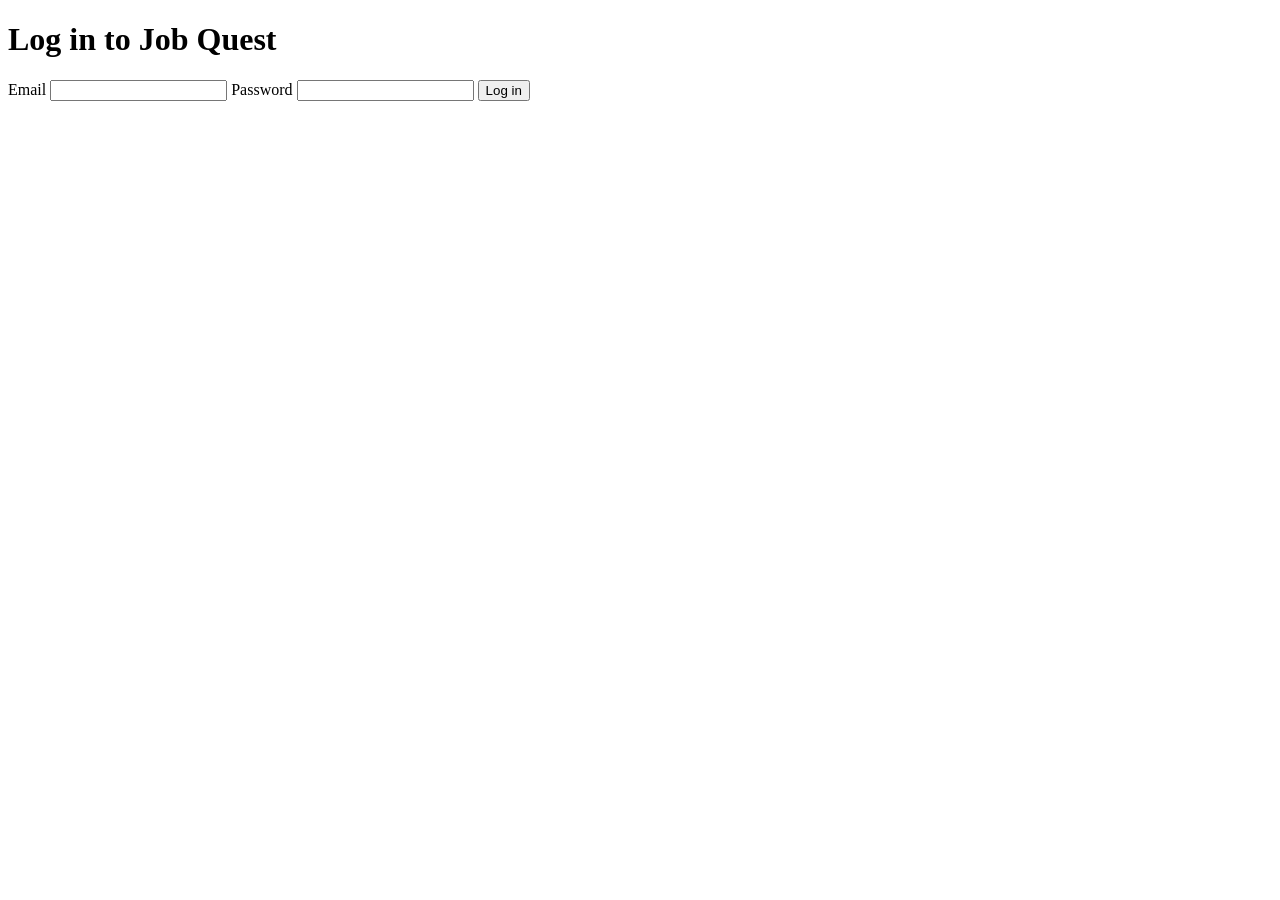
==== frontend/login.html @ b1a7fe6b "Working on the frontend" ====
<!doctype html>
<html lang="en">
<head>
  <meta charset="utf-8">
  <meta name="viewport" content="width=device-width, initial-scale=1">
  <title>Job Quest Login</title>
</head>
<body>
  <h1>Log in to Job Quest</h1>

  <form id="login-form">
    <label>
      Email
      <input name="email" type="email" required>
    </label>

    <label>
      Password
      <input name="password" type="password" required>
    </label>

    <button type="submit">Log in</button>
  </form>

  <p id="result" aria-live="polite"></p>

  <script>
    const form = document.querySelector("#login-form");
    const result = document.querySelector("#result");

    form.addEventListener("submit", async (event) => {
      event.preventDefault();

      const email = form.elements.email.value;
      const password = form.elements.password.value;

      try {
        const response = await fetch("http://127.0.0.1:8000/login", {
          method: "POST",
          headers: {
            "Content-Type": "application/x-www-form-urlencoded"
          },
          body: new URLSearchParams({
            username: email,
            password: password
          })
        });

        const data = await response.json();

        if (!response.ok) {
          result.textContent = `Login failed (${response.status}): ${data.detail}`;
          return;
        }

        result.textContent = "Login succeeded. The server returned a token; we are not storing it yet.";
      } catch (error) {
        console.error(error);
        result.textContent = "The request could not be completed. Check the browser console.";
      }
    });
  </script>
</body>
</html>
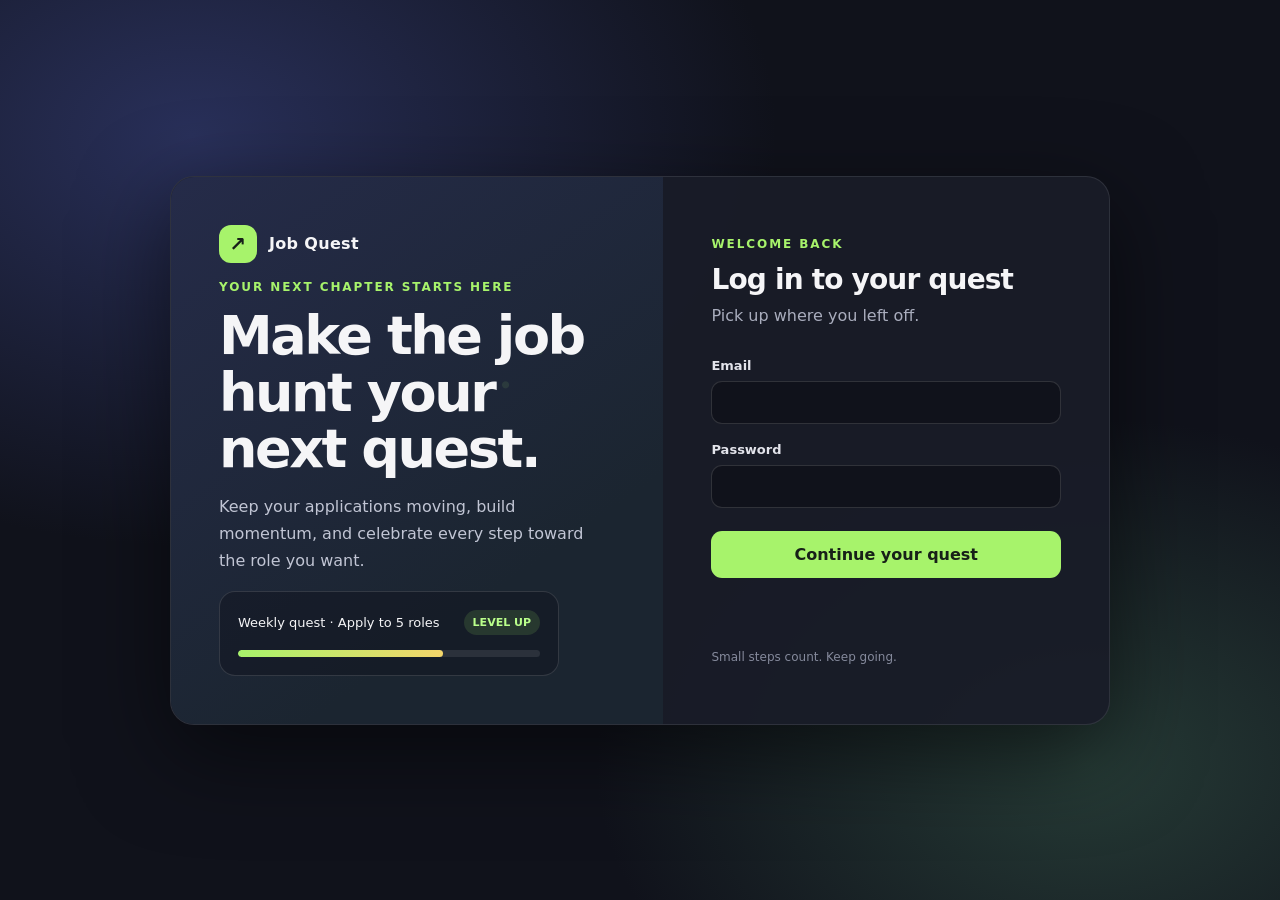
==== commit 829d7830: "Working on frontend" ====
--- a/frontend/login.html
+++ b/frontend/login.html
@@ -3,26 +3,291 @@
 <head>
   <meta charset="utf-8">
   <meta name="viewport" content="width=device-width, initial-scale=1">
-  <title>Job Quest Login</title>
+  <title>Job Quest — Log in</title>
+  <style>
+    :root {
+      color-scheme: dark;
+      font-family: Inter, ui-sans-serif, system-ui, -apple-system, BlinkMacSystemFont, "Segoe UI", sans-serif;
+      background: #10121b;
+      color: #f5f5f7;
+      font-synthesis: none;
+    }
+
+    * { box-sizing: border-box; }
+
+    body {
+      min-height: 100vh;
+      margin: 0;
+      display: grid;
+      place-items: center;
+      padding: 24px;
+      background:
+        radial-gradient(ellipse at 15% 15%, #29305a 0, transparent 38%),
+        radial-gradient(ellipse at 85% 85%, #263b36 0, transparent 32%),
+        #10121b;
+    }
+
+    .layout {
+      width: min(940px, 100%);
+      display: grid;
+      grid-template-columns: 1.05fr 0.95fr;
+      overflow: hidden;
+      border: 1px solid #ffffff18;
+      border-radius: 24px;
+      background: #191c28eF;
+      box-shadow: 0 28px 90px #0008;
+    }
+
+    .intro {
+      min-height: 540px;
+      padding: 48px;
+      display: flex;
+      flex-direction: column;
+      justify-content: space-between;
+      background:
+        radial-gradient(circle at 75% 32%, #a7f36b22 0 2px, transparent 3px),
+        radial-gradient(circle at 68% 38%, #a7f36b18 0 3px, transparent 4px),
+        linear-gradient(145deg, #252b49, #1b2530 72%);
+    }
+
+    .brand {
+      display: flex;
+      align-items: center;
+      gap: 12px;
+      font-weight: 750;
+      letter-spacing: 0.02em;
+    }
+
+    .brand-mark {
+      width: 38px;
+      height: 38px;
+      display: grid;
+      place-items: center;
+      border-radius: 12px;
+      background: #a7f36b;
+      color: #172018;
+      font-size: 20px;
+    }
+
+    .eyebrow {
+      color: #a7f36b;
+      font-size: 12px;
+      font-weight: 750;
+      letter-spacing: 0.16em;
+      text-transform: uppercase;
+    }
+
+    h1 {
+      max-width: 420px;
+      margin: 14px 0;
+      font-size: clamp(36px, 5vw, 54px);
+      line-height: 1.04;
+      letter-spacing: -0.045em;
+    }
+
+    .intro-copy {
+      max-width: 380px;
+      color: #c1c5d4;
+      line-height: 1.7;
+    }
+
+    .quest-card {
+      max-width: 340px;
+      padding: 18px;
+      border: 1px solid #ffffff20;
+      border-radius: 16px;
+      background: #11152088;
+      animation: float 4s ease-in-out infinite;
+    }
+
+    .quest-top {
+      display: flex;
+      align-items: center;
+      justify-content: space-between;
+      gap: 12px;
+      font-size: 13px;
+    }
+
+    .badge {
+      padding: 6px 9px;
+      border-radius: 999px;
+      background: #a7f36b20;
+      color: #baff8b;
+      font-size: 11px;
+      font-weight: 700;
+    }
+
+    .progress-track {
+      height: 7px;
+      margin-top: 15px;
+      overflow: hidden;
+      border-radius: 99px;
+      background: #ffffff18;
+    }
+
+    .progress-fill {
+      width: 68%;
+      height: 100%;
+      border-radius: inherit;
+      background: linear-gradient(90deg, #a7f36b, #f4d66b);
+    }
+
+    .form-panel {
+      padding: 48px;
+      display: flex;
+      flex-direction: column;
+      justify-content: center;
+    }
+
+    .form-panel h2 {
+      margin: 0 0 8px;
+      font-size: 28px;
+      letter-spacing: -0.03em;
+    }
+
+    .form-hint {
+      margin: 0 0 30px;
+      color: #a9adbd;
+      line-height: 1.5;
+    }
+
+    form { display: grid; gap: 18px; }
+
+    label {
+      display: grid;
+      gap: 8px;
+      color: #e3e4eb;
+      font-size: 13px;
+      font-weight: 650;
+    }
+
+    input {
+      width: 100%;
+      padding: 13px 14px;
+      border: 1px solid #ffffff22;
+      border-radius: 11px;
+      outline: none;
+      background: #10121b;
+      color: #f5f5f7;
+      font: inherit;
+    }
+
+    input:focus {
+      border-color: #a7f36b;
+      box-shadow: 0 0 0 3px #a7f36b20;
+    }
+
+    button {
+      margin-top: 5px;
+      padding: 14px;
+      border: 0;
+      border-radius: 11px;
+      background: #a7f36b;
+      color: #172018;
+      font: inherit;
+      font-weight: 800;
+      cursor: pointer;
+      transition: transform 160ms ease, filter 160ms ease;
+    }
+
+    button:hover {
+      filter: brightness(1.06);
+      transform: translateY(-2px);
+    }
+
+    button:focus-visible {
+      outline: 3px solid #f4d66b;
+      outline-offset: 3px;
+    }
+
+    #result {
+      min-height: 24px;
+      margin: 16px 0 0;
+      color: #c1c5d4;
+      font-size: 14px;
+      line-height: 1.5;
+    }
+
+    #result.error { color: #ff9c9c; }
+    #result.success { color: #baff8b; }
+
+    .footer-note {
+      margin-top: 32px;
+      color: #858a9c;
+      font-size: 12px;
+    }
+
+    @keyframes float {
+      0%, 100% { transform: translateY(0); }
+      50% { transform: translateY(-5px); }
+    }
+
+    @media (max-width: 720px) {
+      .layout { grid-template-columns: 1fr; }
+      .intro { min-height: 330px; padding: 30px; }
+      .form-panel { padding: 34px 30px; }
+      .quest-card { margin-top: 28px; }
+    }
+
+    @media (prefers-reduced-motion: reduce) {
+      *, *::before, *::after {
+        animation-duration: 0.01ms !important;
+        transition-duration: 0.01ms !important;
+      }
+    }
+  </style>
 </head>
 <body>
-  <h1>Log in to Job Quest</h1>
-
-  <form id="login-form">
-    <label>
-      Email
-      <input name="email" type="email" required>
-    </label>
-
-    <label>
-      Password
-      <input name="password" type="password" required>
-    </label>
-
-    <button type="submit">Log in</button>
-  </form>
-
-  <p id="result" aria-live="polite"></p>
+  <main class="layout">
+    <section class="intro" aria-label="About Job Quest">
+      <div class="brand">
+        <span class="brand-mark" aria-hidden="true">↗</span>
+        <span>Job Quest</span>
+      </div>
+
+      <div>
+        <p class="eyebrow">Your next chapter starts here</p>
+        <h1>Make the job hunt your next quest.</h1>
+        <p class="intro-copy">
+          Keep your applications moving, build momentum, and celebrate every
+          step toward the role you want.
+        </p>
+
+        <div class="quest-card" aria-label="Example quest progress">
+          <div class="quest-top">
+            <span>Weekly quest · Apply to 5 roles</span>
+            <span class="badge">LEVEL UP</span>
+          </div>
+          <div class="progress-track" aria-hidden="true">
+            <div class="progress-fill"></div>
+          </div>
+        </div>
+      </div>
+    </section>
+
+    <section class="form-panel">
+      <p class="eyebrow">Welcome back</p>
+      <h2>Log in to your quest</h2>
+      <p class="form-hint">Pick up where you left off.</p>
+
+      <form id="login-form">
+        <label>
+          Email
+          <input name="email" type="email" autocomplete="email" required>
+        </label>
+
+        <label>
+          Password
+          <input name="password" type="password" autocomplete="current-password" required>
+        </label>
+
+        <button type="submit">Continue your quest</button>
+      </form>
+
+      <p id="result" aria-live="polite"></p>
+      <p class="footer-note">Small steps count. Keep going.</p>
+    </section>
+  </main>
 
   <script>
     const form = document.querySelector("#login-form");
@@ -30,6 +295,8 @@
 
     form.addEventListener("submit", async (event) => {
       event.preventDefault();
+      result.className = "";
+      result.textContent = "Checking your credentials…";
 
       const email = form.elements.email.value;
       const password = form.elements.password.value;
@@ -49,13 +316,16 @@
         const data = await response.json();
 
         if (!response.ok) {
+          result.className = "error";
           result.textContent = `Login failed (${response.status}): ${data.detail}`;
           return;
         }
 
+        result.className = "success";
         result.textContent = "Login succeeded. The server returned a token; we are not storing it yet.";
       } catch (error) {
         console.error(error);
+        result.className = "error";
         result.textContent = "The request could not be completed. Check the browser console.";
       }
     });
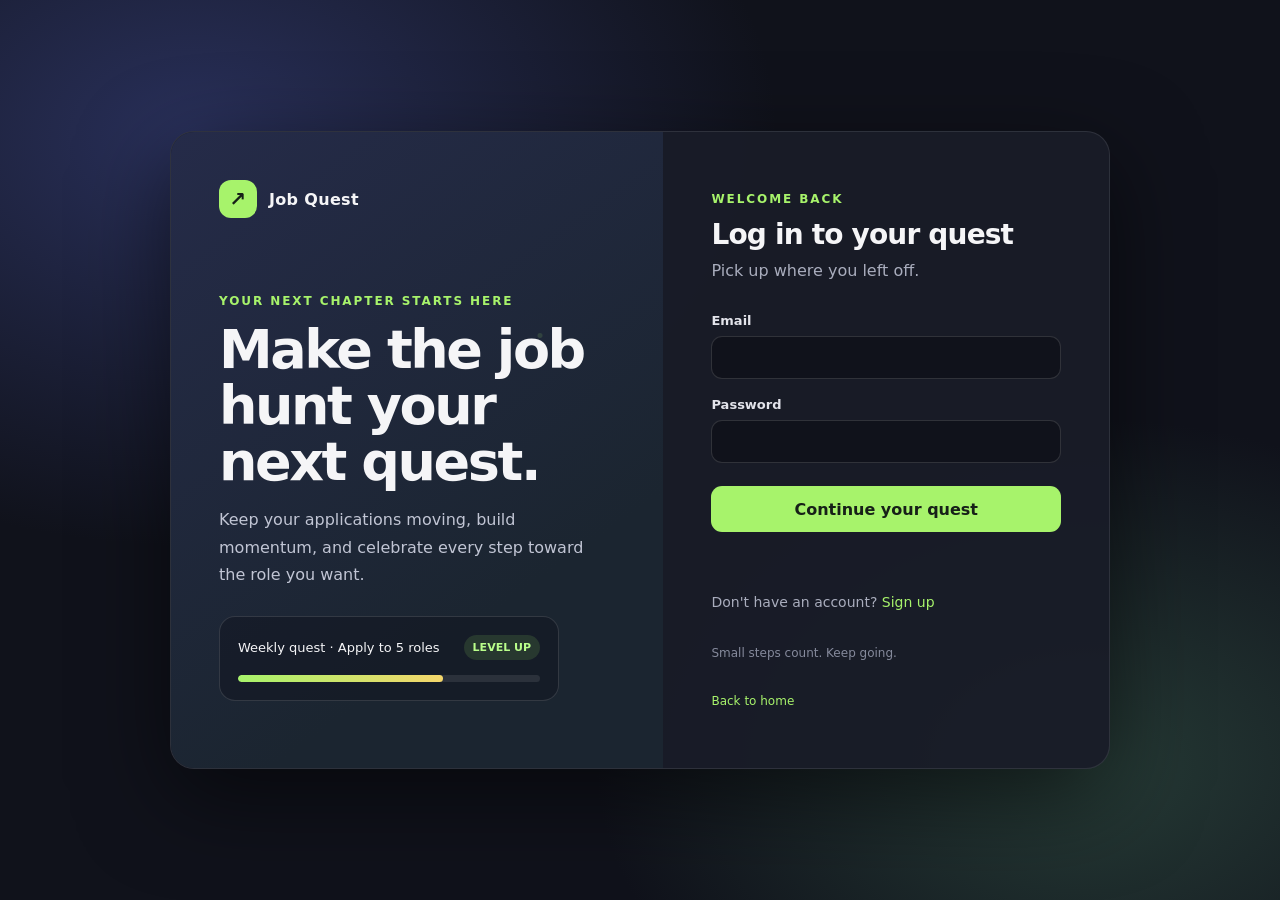
==== commit aa77d433: "Kinda finished the frontend" ====
--- a/frontend/login.html
+++ b/frontend/login.html
@@ -4,240 +4,9 @@
   <meta charset="utf-8">
   <meta name="viewport" content="width=device-width, initial-scale=1">
   <title>Job Quest — Log in</title>
-  <style>
-    :root {
-      color-scheme: dark;
-      font-family: Inter, ui-sans-serif, system-ui, -apple-system, BlinkMacSystemFont, "Segoe UI", sans-serif;
-      background: #10121b;
-      color: #f5f5f7;
-      font-synthesis: none;
-    }
-
-    * { box-sizing: border-box; }
-
-    body {
-      min-height: 100vh;
-      margin: 0;
-      display: grid;
-      place-items: center;
-      padding: 24px;
-      background:
-        radial-gradient(ellipse at 15% 15%, #29305a 0, transparent 38%),
-        radial-gradient(ellipse at 85% 85%, #263b36 0, transparent 32%),
-        #10121b;
-    }
-
-    .layout {
-      width: min(940px, 100%);
-      display: grid;
-      grid-template-columns: 1.05fr 0.95fr;
-      overflow: hidden;
-      border: 1px solid #ffffff18;
-      border-radius: 24px;
-      background: #191c28eF;
-      box-shadow: 0 28px 90px #0008;
-    }
-
-    .intro {
-      min-height: 540px;
-      padding: 48px;
-      display: flex;
-      flex-direction: column;
-      justify-content: space-between;
-      background:
-        radial-gradient(circle at 75% 32%, #a7f36b22 0 2px, transparent 3px),
-        radial-gradient(circle at 68% 38%, #a7f36b18 0 3px, transparent 4px),
-        linear-gradient(145deg, #252b49, #1b2530 72%);
-    }
-
-    .brand {
-      display: flex;
-      align-items: center;
-      gap: 12px;
-      font-weight: 750;
-      letter-spacing: 0.02em;
-    }
-
-    .brand-mark {
-      width: 38px;
-      height: 38px;
-      display: grid;
-      place-items: center;
-      border-radius: 12px;
-      background: #a7f36b;
-      color: #172018;
-      font-size: 20px;
-    }
-
-    .eyebrow {
-      color: #a7f36b;
-      font-size: 12px;
-      font-weight: 750;
-      letter-spacing: 0.16em;
-      text-transform: uppercase;
-    }
-
-    h1 {
-      max-width: 420px;
-      margin: 14px 0;
-      font-size: clamp(36px, 5vw, 54px);
-      line-height: 1.04;
-      letter-spacing: -0.045em;
-    }
-
-    .intro-copy {
-      max-width: 380px;
-      color: #c1c5d4;
-      line-height: 1.7;
-    }
-
-    .quest-card {
-      max-width: 340px;
-      padding: 18px;
-      border: 1px solid #ffffff20;
-      border-radius: 16px;
-      background: #11152088;
-      animation: float 4s ease-in-out infinite;
-    }
-
-    .quest-top {
-      display: flex;
-      align-items: center;
-      justify-content: space-between;
-      gap: 12px;
-      font-size: 13px;
-    }
-
-    .badge {
-      padding: 6px 9px;
-      border-radius: 999px;
-      background: #a7f36b20;
-      color: #baff8b;
-      font-size: 11px;
-      font-weight: 700;
-    }
-
-    .progress-track {
-      height: 7px;
-      margin-top: 15px;
-      overflow: hidden;
-      border-radius: 99px;
-      background: #ffffff18;
-    }
-
-    .progress-fill {
-      width: 68%;
-      height: 100%;
-      border-radius: inherit;
-      background: linear-gradient(90deg, #a7f36b, #f4d66b);
-    }
-
-    .form-panel {
-      padding: 48px;
-      display: flex;
-      flex-direction: column;
-      justify-content: center;
-    }
-
-    .form-panel h2 {
-      margin: 0 0 8px;
-      font-size: 28px;
-      letter-spacing: -0.03em;
-    }
-
-    .form-hint {
-      margin: 0 0 30px;
-      color: #a9adbd;
-      line-height: 1.5;
-    }
-
-    form { display: grid; gap: 18px; }
-
-    label {
-      display: grid;
-      gap: 8px;
-      color: #e3e4eb;
-      font-size: 13px;
-      font-weight: 650;
-    }
-
-    input {
-      width: 100%;
-      padding: 13px 14px;
-      border: 1px solid #ffffff22;
-      border-radius: 11px;
-      outline: none;
-      background: #10121b;
-      color: #f5f5f7;
-      font: inherit;
-    }
-
-    input:focus {
-      border-color: #a7f36b;
-      box-shadow: 0 0 0 3px #a7f36b20;
-    }
-
-    button {
-      margin-top: 5px;
-      padding: 14px;
-      border: 0;
-      border-radius: 11px;
-      background: #a7f36b;
-      color: #172018;
-      font: inherit;
-      font-weight: 800;
-      cursor: pointer;
-      transition: transform 160ms ease, filter 160ms ease;
-    }
-
-    button:hover {
-      filter: brightness(1.06);
-      transform: translateY(-2px);
-    }
-
-    button:focus-visible {
-      outline: 3px solid #f4d66b;
-      outline-offset: 3px;
-    }
-
-    #result {
-      min-height: 24px;
-      margin: 16px 0 0;
-      color: #c1c5d4;
-      font-size: 14px;
-      line-height: 1.5;
-    }
-
-    #result.error { color: #ff9c9c; }
-    #result.success { color: #baff8b; }
-
-    .footer-note {
-      margin-top: 32px;
-      color: #858a9c;
-      font-size: 12px;
-    }
-
-    @keyframes float {
-      0%, 100% { transform: translateY(0); }
-      50% { transform: translateY(-5px); }
-    }
-
-    @media (max-width: 720px) {
-      .layout { grid-template-columns: 1fr; }
-      .intro { min-height: 330px; padding: 30px; }
-      .form-panel { padding: 34px 30px; }
-      .quest-card { margin-top: 28px; }
-    }
-
-    @media (prefers-reduced-motion: reduce) {
-      *, *::before, *::after {
-        animation-duration: 0.01ms !important;
-        transition-duration: 0.01ms !important;
-      }
-    }
-  </style>
+  <link rel="stylesheet" href="app.css">
 </head>
-<body>
+<body class="auth-page">
   <main class="layout">
     <section class="intro" aria-label="About Job Quest">
       <div class="brand">
@@ -281,52 +50,62 @@
           <input name="password" type="password" autocomplete="current-password" required>
         </label>
 
-        <button type="submit">Continue your quest</button>
+        <button class="button" type="submit">Continue your quest</button>
       </form>
 
       <p id="result" aria-live="polite"></p>
+      <p class="auth-switch">
+        Don't have an account? <a href="register.html">Sign up</a>
+      </p>
       <p class="footer-note">Small steps count. Keep going.</p>
+      <p class="footer-note"><a href="index.html">Back to home</a></p>
     </section>
   </main>
 
   <script>
+    const API_BASE = "http://127.0.0.1:8000";
     const form = document.querySelector("#login-form");
     const result = document.querySelector("#result");
 
     form.addEventListener("submit", async (event) => {
       event.preventDefault();
       result.className = "";
-      result.textContent = "Checking your credentials…";
-
-      const email = form.elements.email.value;
-      const password = form.elements.password.value;
+      result.textContent = "Logging in…";
 
       try {
-        const response = await fetch("http://127.0.0.1:8000/login", {
+        const loginResponse = await fetch(`${API_BASE}/login`, {
           method: "POST",
           headers: {
             "Content-Type": "application/x-www-form-urlencoded"
           },
           body: new URLSearchParams({
-            username: email,
-            password: password
+            username: form.elements.email.value,
+            password: form.elements.password.value
           })
         });
 
-        const data = await response.json();
+        const loginData = await loginResponse.json();
 
-        if (!response.ok) {
+        if (!loginResponse.ok) {
           result.className = "error";
-          result.textContent = `Login failed (${response.status}): ${data.detail}`;
+          result.textContent =
+            `Login failed (${loginResponse.status}): ${loginData.detail}`;
           return;
         }
 
+        localStorage.setItem("jobQuestToken", loginData.access_token);
+        localStorage.setItem(
+          "jobQuestEmail",
+          form.elements.email.value.trim().toLowerCase()
+        );
         result.className = "success";
-        result.textContent = "Login succeeded. The server returned a token; we are not storing it yet.";
+        result.textContent = "Login succeeded. Opening your quest board…";
+        window.location.href = "dashboard.html";
       } catch (error) {
         console.error(error);
         result.className = "error";
-        result.textContent = "The request could not be completed. Check the browser console.";
+        result.textContent =
+          "The request could not be completed. Check the browser console and Network tab.";
       }
     });
   </script>
--- a/frontend/app.css
+++ b/frontend/app.css
@@ -0,0 +1,1341 @@
+:root {
+  color-scheme: dark;
+  font-family: Inter, ui-sans-serif, system-ui, -apple-system, BlinkMacSystemFont, "Segoe UI", sans-serif;
+  background: #10121b;
+  color: #f5f5f7;
+  font-synthesis: none;
+  --lime: #a7f36b;
+  --muted: #a9adbd;
+  --panel: #191c28;
+}
+
+* {
+  box-sizing: border-box;
+}
+
+body {
+  min-height: 100vh;
+  margin: 0;
+  padding: 24px;
+  background:
+    radial-gradient(ellipse at 15% 15%, #29305a 0, transparent 38%),
+    radial-gradient(ellipse at 85% 85%, #263b36 0, transparent 32%),
+    #10121b;
+}
+
+.auth-page {
+  display: grid;
+  place-items: center;
+}
+
+a {
+  color: var(--lime);
+  text-decoration: none;
+}
+
+a:hover {
+  text-decoration: underline;
+}
+
+.brand {
+  display: flex;
+  align-items: center;
+  gap: 12px;
+  font-weight: 750;
+  letter-spacing: 0.02em;
+}
+
+.brand-mark {
+  width: 38px;
+  height: 38px;
+  display: grid;
+  place-items: center;
+  border-radius: 12px;
+  background: var(--lime);
+  color: #172018;
+  font-size: 20px;
+}
+
+.eyebrow {
+  color: var(--lime);
+  font-size: 12px;
+  font-weight: 750;
+  letter-spacing: 0.16em;
+  text-transform: uppercase;
+}
+
+.button {
+  display: inline-flex;
+  min-height: 46px;
+  align-items: center;
+  justify-content: center;
+  padding: 0 18px;
+  border: 0;
+  border-radius: 11px;
+  background: var(--lime);
+  color: #172018;
+  font: inherit;
+  font-weight: 800;
+  cursor: pointer;
+  transition: transform 160ms ease, filter 160ms ease;
+}
+
+.button:hover {
+  filter: brightness(1.06);
+  text-decoration: none;
+  transform: translateY(-2px);
+}
+
+.button.secondary {
+  border: 1px solid #ffffff30;
+  background: #ffffff0b;
+  color: #f5f5f7;
+}
+
+.button:focus-visible,
+a:focus-visible,
+input:focus-visible {
+  outline: 3px solid #f4d66b;
+  outline-offset: 3px;
+}
+
+.layout {
+  width: min(940px, 100%);
+  min-height: 540px;
+  margin: 0 auto;
+  display: grid;
+  grid-template-columns: 1.05fr 0.95fr;
+  overflow: hidden;
+  border: 1px solid #ffffff18;
+  border-radius: 24px;
+  background: #191c28ef;
+  box-shadow: 0 28px 90px #0008;
+}
+
+.intro {
+  min-height: 540px;
+  padding: 48px;
+  display: flex;
+  flex-direction: column;
+  justify-content: flex-start;
+  gap: 64px;
+  background:
+    radial-gradient(circle at 75% 32%, #a7f36b22 0 2px, transparent 3px),
+    radial-gradient(circle at 68% 38%, #a7f36b18 0 3px, transparent 4px),
+    linear-gradient(145deg, #252b49, #1b2530 72%);
+}
+
+.intro h1 {
+  max-width: 420px;
+  margin: 14px 0;
+  font-size: clamp(36px, 5vw, 54px);
+  line-height: 1.04;
+  letter-spacing: -0.045em;
+}
+
+.intro-copy {
+  max-width: 380px;
+  color: #c1c5d4;
+  line-height: 1.7;
+}
+
+.quest-card {
+  max-width: 340px;
+  margin-top: 28px;
+  padding: 18px;
+  border: 1px solid #ffffff20;
+  border-radius: 16px;
+  background: #11152088;
+  animation: float 4s ease-in-out infinite;
+}
+
+.quest-top {
+  display: flex;
+  align-items: center;
+  justify-content: space-between;
+  gap: 12px;
+  font-size: 13px;
+}
+
+.badge {
+  padding: 6px 9px;
+  border-radius: 999px;
+  background: #a7f36b20;
+  color: #baff8b;
+  font-size: 11px;
+  font-weight: 700;
+}
+
+.progress-track {
+  height: 7px;
+  margin-top: 15px;
+  overflow: hidden;
+  border-radius: 99px;
+  background: #ffffff18;
+}
+
+.progress-fill {
+  width: 68%;
+  height: 100%;
+  border-radius: inherit;
+  background: linear-gradient(90deg, var(--lime), #f4d66b);
+}
+
+.form-panel {
+  padding: 48px;
+  display: flex;
+  flex-direction: column;
+  justify-content: center;
+}
+
+.form-panel h2 {
+  margin: 0 0 8px;
+  font-size: 28px;
+  letter-spacing: -0.03em;
+}
+
+.form-hint {
+  margin: 0 0 30px;
+  color: var(--muted);
+  line-height: 1.5;
+}
+
+form {
+  display: grid;
+  gap: 18px;
+}
+
+label {
+  display: grid;
+  gap: 8px;
+  color: #e3e4eb;
+  font-size: 13px;
+  font-weight: 650;
+}
+
+input {
+  width: 100%;
+  padding: 13px 14px;
+  border: 1px solid #ffffff22;
+  border-radius: 11px;
+  background: #10121b;
+  color: #f5f5f7;
+  font: inherit;
+}
+
+form .button {
+  width: 100%;
+  margin-top: 5px;
+}
+
+[hidden] {
+  display: none !important;
+}
+
+.cv-panel {
+  margin-top: 24px;
+  padding: 20px;
+  border: 1px solid #ffffff20;
+  border-radius: 16px;
+  background: linear-gradient(145deg, #202638, #141722);
+}
+
+.cv-panel h2 {
+  margin: 8px 0;
+  font-size: 22px;
+  letter-spacing: -0.03em;
+}
+
+.cv-panel .form-hint {
+  margin-bottom: 18px;
+  font-size: 13px;
+}
+
+.cv-panel form {
+  gap: 14px;
+}
+
+.cv-panel input[type="file"] {
+  padding: 10px;
+  font-size: 12px;
+}
+
+#cv-result {
+  min-height: 20px;
+  margin: 12px 0 0;
+  color: #c1c5d4;
+  font-size: 13px;
+  line-height: 1.5;
+}
+
+#cv-result.error {
+  color: #ff9c9c;
+}
+
+#cv-result.success {
+  color: #baff8b;
+}
+
+#result {
+  min-height: 24px;
+  margin: 16px 0 0;
+  color: #c1c5d4;
+  font-size: 14px;
+  line-height: 1.5;
+}
+
+#result.error {
+  color: #ff9c9c;
+}
+
+#result.success {
+  color: #baff8b;
+}
+
+.auth-switch,
+.footer-note {
+  margin-top: 22px;
+  color: #a9adbd;
+  font-size: 14px;
+}
+
+.footer-note {
+  color: #858a9c;
+  font-size: 12px;
+}
+
+.landing-page {
+  display: flex;
+  flex-direction: column;
+}
+
+.site-header {
+  width: min(1100px, 100%);
+  margin: 0 auto;
+  display: flex;
+  align-items: center;
+  justify-content: space-between;
+  gap: 20px;
+}
+
+.nav-links {
+  display: flex;
+  align-items: center;
+  gap: 12px;
+}
+
+.landing {
+  width: min(1100px, 100%);
+  flex: 1;
+  margin: 48px auto 20px;
+  display: grid;
+  grid-template-columns: 1.15fr 0.85fr;
+  align-items: center;
+  gap: 56px;
+}
+
+.landing h1 {
+  max-width: 650px;
+  margin: 16px 0;
+  font-size: clamp(44px, 7vw, 76px);
+  line-height: 1;
+  letter-spacing: -0.055em;
+}
+
+.landing-copy {
+  max-width: 560px;
+  color: #c1c5d4;
+  font-size: 18px;
+  line-height: 1.7;
+}
+
+.landing-actions {
+  display: flex;
+  flex-wrap: wrap;
+  gap: 12px;
+  margin-top: 28px;
+}
+
+.landing-card {
+  padding: 26px;
+  border: 1px solid #ffffff20;
+  border-radius: 22px;
+  background: linear-gradient(145deg, #252b49, #191c28);
+  box-shadow: 0 25px 70px #0005;
+  animation: float 5s ease-in-out infinite;
+}
+
+.landing-card h2 {
+  margin: 12px 0 8px;
+  font-size: 24px;
+}
+
+.landing-card p {
+  color: #c1c5d4;
+  line-height: 1.6;
+}
+
+.quest-step {
+  margin-top: 20px;
+  padding: 14px;
+  border: 1px solid #ffffff18;
+  border-radius: 13px;
+  background: #10121b80;
+  color: #e3e4eb;
+}
+
+.site-footer {
+  width: min(1100px, 100%);
+  margin: 0 auto;
+  padding: 20px 0 4px;
+  color: #858a9c;
+  font-size: 12px;
+}
+
+.dashboard-page {
+  padding: 28px;
+}
+
+.dashboard-header,
+.dashboard-shell {
+  width: min(1180px, 100%);
+  margin: 0 auto;
+}
+
+.dashboard-header {
+  display: flex;
+  align-items: center;
+  justify-content: space-between;
+  gap: 20px;
+}
+
+.account-actions,
+.account-chip {
+  display: flex;
+  align-items: center;
+}
+
+.account-actions {
+  gap: 14px;
+}
+
+.account-chip {
+  max-width: min(360px, 42vw);
+  gap: 9px;
+  padding: 7px 12px 7px 7px;
+  border: 1px solid #ffffff20;
+  border-radius: 999px;
+  background: #ffffff08;
+  color: #d7d9e3;
+  font-size: 13px;
+}
+
+.account-chip > span:last-child {
+  overflow: hidden;
+  text-overflow: ellipsis;
+  white-space: nowrap;
+}
+
+.account-avatar {
+  width: 30px;
+  height: 30px;
+  display: grid;
+  flex: none;
+  place-items: center;
+  border-radius: 50%;
+  background: #a7f36b20;
+  color: var(--lime);
+}
+
+.dashboard-shell {
+  padding: 48px 0 28px;
+}
+
+.dashboard-welcome {
+  position: relative;
+  display: flex;
+  align-items: end;
+  justify-content: space-between;
+  gap: 30px;
+  margin-bottom: 24px;
+}
+
+.welcome-adventurer {
+  width: 82px;
+  height: 104px;
+  flex: none;
+  object-fit: contain;
+  filter: drop-shadow(0 8px 14px #0006);
+  animation: adventurer-bob 3s ease-in-out infinite;
+}
+
+.dashboard-welcome h1 {
+  max-width: 720px;
+  margin: 10px 0 0;
+  font-size: clamp(32px, 5vw, 52px);
+  line-height: 1.05;
+  letter-spacing: -0.045em;
+}
+
+.dashboard-welcome > p {
+  max-width: 310px;
+  margin: 0 0 4px;
+  color: #c1c5d4;
+  line-height: 1.6;
+}
+
+.dashboard-message,
+.inline-message {
+  min-height: 22px;
+  color: #a9adbd;
+  font-size: 14px;
+  line-height: 1.5;
+}
+
+.dashboard-message {
+  margin: 0 0 16px;
+}
+
+.dashboard-message.success,
+.inline-message.success {
+  color: #baff8b;
+}
+
+.dashboard-message.error,
+.inline-message.error {
+  color: #ff9c9c;
+}
+
+.stats-grid {
+  display: grid;
+  grid-template-columns: repeat(3, minmax(0, 1fr));
+  gap: 16px;
+  margin-bottom: 28px;
+}
+
+.stat-card,
+.dashboard-card,
+.applications-panel {
+  border: 1px solid #ffffff1c;
+  border-radius: 18px;
+  background: linear-gradient(145deg, #202638, #171a25);
+  box-shadow: 0 18px 50px #0002;
+}
+
+.stat-card {
+  min-height: 150px;
+  padding: 22px;
+  display: flex;
+  flex-direction: column;
+  justify-content: center;
+}
+
+.stat-label,
+.stat-note {
+  color: #a9adbd;
+  font-size: 13px;
+}
+
+.stat-value {
+  display: block;
+  margin: 8px 0 5px;
+  font-size: clamp(22px, 3vw, 30px);
+  letter-spacing: -0.035em;
+}
+
+.title-stat .stat-value {
+  color: var(--lime);
+}
+
+.level-heading {
+  display: flex;
+  align-items: center;
+  justify-content: space-between;
+}
+
+.level-icon {
+  width: 42px;
+  height: 42px;
+  display: grid;
+  place-items: center;
+  border-radius: 14px;
+  background: #a7f36b20;
+  color: var(--lime);
+  font-size: 22px;
+}
+
+.xp-track {
+  height: 9px;
+  margin: 11px 0 8px;
+  overflow: hidden;
+  border-radius: 99px;
+  background: #ffffff18;
+}
+
+.xp-fill {
+  width: 0;
+  height: 100%;
+  border-radius: inherit;
+  background: linear-gradient(90deg, var(--lime), #f4d66b);
+  transition: width 450ms ease;
+}
+
+.dashboard-columns {
+  display: grid;
+  grid-template-columns: minmax(0, 1.35fr) minmax(300px, 0.8fr);
+  align-items: start;
+  gap: 20px;
+}
+
+.applications-panel {
+  padding: 20px;
+}
+
+.section-heading {
+  display: flex;
+  align-items: center;
+  justify-content: space-between;
+  gap: 16px;
+  margin-bottom: 20px;
+}
+
+.section-heading .eyebrow {
+  margin: 0 0 8px;
+}
+
+.section-heading h2,
+.dashboard-card h2 {
+  margin: 0;
+  font-size: 22px;
+  letter-spacing: -0.03em;
+}
+
+.count-badge {
+  flex: none;
+  padding: 7px 10px;
+  border-radius: 999px;
+  background: #a7f36b20;
+  color: #baff8b;
+  font-size: 12px;
+  font-weight: 750;
+}
+
+.applications-list {
+  display: grid;
+  gap: 9px;
+}
+
+.application-card {
+  padding: 13px 15px;
+  border: 1px solid #ffffff18;
+  border-radius: 13px;
+  background: #1115208c;
+}
+
+.application-card-header {
+  display: flex;
+  align-items: start;
+  justify-content: space-between;
+  gap: 12px;
+}
+
+.application-card h3 {
+  margin: 0;
+  font-size: 15px;
+}
+
+.application-role,
+.application-date {
+  margin: 3px 0 0;
+  color: #a9adbd;
+  font-size: 12px;
+}
+
+.application-date {
+  margin-top: 8px;
+}
+
+.status-badge {
+  flex: none;
+  padding: 5px 8px;
+  border-radius: 999px;
+  background: #ffffff12;
+  color: #e3e4eb;
+  font-size: 11px;
+  font-weight: 750;
+}
+
+.status-interview,
+.status-offer {
+  background: #a7f36b20;
+  color: #baff8b;
+}
+
+.status-rejected {
+  background: #ff9c9c20;
+  color: #ffb6b6;
+}
+
+.application-controls {
+  display: grid;
+  grid-template-columns: minmax(0, 1fr) auto auto;
+  align-items: center;
+  gap: 7px;
+  margin-top: 11px;
+}
+
+.status-select,
+textarea {
+  min-width: 0;
+  padding: 8px 10px;
+  border: 1px solid #ffffff22;
+  border-radius: 10px;
+  background: #10121b;
+  color: #f5f5f7;
+  font: inherit;
+}
+
+.status-select {
+  width: 100%;
+}
+
+.small-button {
+  min-height: 36px;
+  padding: 0 10px;
+  font-size: 12px;
+}
+
+.text-button {
+  min-height: 36px;
+  padding: 0 8px;
+  border: 0;
+  background: transparent;
+  color: #ffaaaa;
+  font: inherit;
+  font-size: 12px;
+  cursor: pointer;
+}
+
+.text-button:hover {
+  text-decoration: underline;
+}
+
+.description-editor {
+  margin-top: 10px;
+  overflow: hidden;
+  border: 1px solid #ffffff16;
+  border-radius: 12px;
+  background: #171b27;
+}
+
+.description-editor > summary,
+.analysis-details > summary {
+  display: flex;
+  align-items: center;
+  gap: 9px;
+  list-style: none;
+  cursor: pointer;
+}
+
+.description-editor > summary::-webkit-details-marker,
+.analysis-details > summary::-webkit-details-marker {
+  display: none;
+}
+
+.description-editor > summary::before,
+.analysis-details > summary::before {
+  content: "＋";
+  width: 20px;
+  height: 20px;
+  display: inline-grid;
+  flex: none;
+  place-items: center;
+  border-radius: 6px;
+  background: #a7f36b18;
+  color: var(--lime);
+  font-size: 14px;
+  transition: transform 160ms ease;
+}
+
+.description-editor[open] > summary::before,
+.analysis-details[open] > summary::before {
+  content: "−";
+}
+
+.description-editor > summary {
+  padding: 11px 13px;
+  color: #dfe2ec;
+  font-size: 12px;
+  font-weight: 700;
+}
+
+.description-editor > summary:hover,
+.analysis-details > summary:hover {
+  color: var(--lime);
+}
+
+.description-form {
+  display: grid;
+  gap: 11px;
+  padding: 0 13px 13px;
+}
+
+.description-form label {
+  gap: 7px;
+  color: #b7bbca;
+  font-size: 11px;
+}
+
+.description-form textarea {
+  width: 100%;
+  min-height: 120px;
+  padding: 11px;
+  border-color: #ffffff20;
+  background: #10131d;
+  color: #f5f5f7;
+  font-size: 12px;
+  line-height: 1.55;
+  resize: vertical;
+}
+
+.description-form textarea:focus,
+.status-select:focus {
+  border-color: #a7f36b88;
+  outline: 3px solid #a7f36b1c;
+}
+
+.description-form .small-button {
+  justify-self: start;
+}
+
+.empty-state {
+  margin: 0;
+  padding: 24px 16px;
+  border: 1px dashed #ffffff2a;
+  border-radius: 14px;
+  color: #a9adbd;
+  line-height: 1.6;
+  text-align: center;
+}
+
+.dashboard-sidebar {
+  display: grid;
+  gap: 16px;
+}
+
+.dashboard-card {
+  padding: 22px;
+}
+
+.card-icon {
+  display: inline-grid;
+  width: 42px;
+  height: 42px;
+  margin-bottom: 14px;
+  place-items: center;
+  border-radius: 14px;
+  background: #a7f36b20;
+  font-size: 22px;
+}
+
+.dashboard-card .eyebrow {
+  margin: 0 0 8px;
+}
+
+.card-copy {
+  margin: 10px 0 18px;
+  color: #a9adbd;
+  font-size: 13px;
+  line-height: 1.6;
+}
+
+.dashboard-card form {
+  gap: 13px;
+}
+
+.dashboard-card label {
+  font-size: 12px;
+}
+
+.dashboard-card input[type="file"],
+.dashboard-card input[type="text"],
+.dashboard-card textarea {
+  width: 100%;
+  padding: 11px;
+  border: 1px solid #ffffff22;
+  border-radius: 10px;
+  background: #10121b;
+  color: #f5f5f7;
+  font: inherit;
+  font-size: 13px;
+}
+
+.dashboard-card input[type="file"] {
+  font-size: 11px;
+}
+
+.current-cv {
+  display: flex;
+  align-items: center;
+  gap: 11px;
+  margin: 0 0 17px;
+  padding: 12px;
+  border: 1px solid #a7f36b30;
+  border-radius: 12px;
+  background: #a7f36b0d;
+}
+
+.current-cv-icon {
+  width: 36px;
+  height: 36px;
+  display: grid;
+  flex: none;
+  place-items: center;
+  border-radius: 10px;
+  background: #a7f36b20;
+}
+
+.current-cv strong,
+.current-cv a {
+  display: block;
+  overflow-wrap: anywhere;
+  font-size: 12px;
+}
+
+.current-cv strong {
+  color: #e3e4eb;
+}
+
+.current-cv a {
+  margin-top: 5px;
+}
+
+.dashboard-card input[type="file"]::file-selector-button,
+.dashboard-card input[type="file"]::-webkit-file-upload-button {
+  margin-right: 10px;
+  padding: 8px 11px;
+  border: 0;
+  border-radius: 8px;
+  background: var(--lime);
+  color: #172018;
+  font: inherit;
+  font-weight: 750;
+  cursor: pointer;
+}
+
+.dashboard-card textarea {
+  resize: vertical;
+  line-height: 1.5;
+}
+
+.dashboard-card .button {
+  width: 100%;
+  min-height: 42px;
+  font-size: 13px;
+}
+
+.optional-label {
+  color: #858a9c;
+  font-weight: 400;
+}
+
+.inline-message {
+  margin: 12px 0 0;
+  font-size: 12px;
+}
+
+.inline-message:empty {
+  display: none;
+}
+
+.streak-heading {
+  display: flex;
+  align-items: center;
+  gap: 9px;
+}
+
+.streak-fire {
+  font-size: 20px;
+}
+
+.ai-widget {
+  position: fixed;
+  right: 24px;
+  bottom: 24px;
+  z-index: 5;
+}
+
+.ai-toggle {
+  width: 62px;
+  height: 62px;
+  display: grid;
+  place-items: center;
+  border: 1px solid #d5ffb755;
+  border-radius: 50%;
+  background: var(--lime);
+  box-shadow: 0 10px 32px #0007;
+  font-size: 28px;
+  cursor: pointer;
+  transition: transform 160ms ease, filter 160ms ease;
+}
+
+.ai-toggle:hover {
+  filter: brightness(1.06);
+  transform: translateY(-3px);
+}
+
+.ai-panel {
+  position: absolute;
+  right: 0;
+  bottom: 78px;
+  width: min(370px, calc(100vw - 36px));
+  height: min(520px, calc(100vh - 130px));
+  min-height: 340px;
+  display: flex;
+  flex-direction: column;
+  overflow: hidden;
+  border: 1px solid #ffffff25;
+  border-radius: 20px;
+  background: #191c28;
+  box-shadow: 0 22px 65px #0009;
+}
+
+.ai-panel[hidden] {
+  display: none;
+}
+
+.ai-header {
+  display: flex;
+  align-items: center;
+  gap: 11px;
+  padding: 15px;
+  border-bottom: 1px solid #ffffff16;
+  background: linear-gradient(120deg, #252b49, #1d2730);
+}
+
+.ai-mascot {
+  width: 42px;
+  height: 42px;
+  display: grid;
+  flex: none;
+  place-items: center;
+  border-radius: 14px;
+  background: #a7f36b20;
+  font-size: 22px;
+}
+
+.ai-header h2 {
+  margin: 0;
+  font-size: 15px;
+}
+
+.ai-header p {
+  margin: 4px 0 0;
+  color: #a9adbd;
+  font-size: 11px;
+}
+
+.ai-close {
+  width: 32px;
+  height: 32px;
+  margin-left: auto;
+  border: 0;
+  border-radius: 9px;
+  background: #ffffff10;
+  color: #f5f5f7;
+  font-size: 22px;
+  cursor: pointer;
+}
+
+.chat-messages {
+  flex: 1;
+  display: flex;
+  flex-direction: column;
+  gap: 10px;
+  overflow-y: auto;
+  padding: 15px;
+}
+
+.chat-bubble {
+  max-width: 88%;
+  margin: 0;
+  padding: 11px 13px;
+  border: 1px solid #ffffff15;
+  border-radius: 14px 14px 14px 4px;
+  background: #ffffff0b;
+  color: #e3e4eb;
+  font-size: 13px;
+  line-height: 1.55;
+  white-space: pre-wrap;
+  overflow-wrap: anywhere;
+}
+
+.chat-error {
+  border-color: #ff9c9c40;
+  color: #ffb6b6;
+}
+
+.user-bubble {
+  align-self: flex-end;
+  border-color: #a7f36b30;
+  border-radius: 14px 14px 4px 14px;
+  background: #a7f36b18;
+}
+
+.chat-form {
+  display: grid;
+  grid-template-columns: 1fr auto;
+  align-items: end;
+  gap: 8px;
+  padding: 12px;
+  border-top: 1px solid #ffffff16;
+}
+
+.chat-form textarea {
+  width: 100%;
+  resize: none;
+  border: 1px solid #ffffff22;
+  border-radius: 10px;
+  background: #10121b;
+  color: #f5f5f7;
+  font: inherit;
+  font-size: 13px;
+}
+
+.chat-form .button {
+  min-height: 40px;
+  padding: 0 13px;
+  font-size: 12px;
+}
+
+.chat-status {
+  min-height: 18px;
+  margin: 0;
+  padding: 0 14px 8px;
+  color: #a9adbd;
+  font-size: 11px;
+}
+
+.chat-status.error {
+  color: #ff9c9c;
+}
+
+.analysis-button {
+  margin-top: 9px;
+}
+
+.analysis-button.is-loading::before {
+  content: "✦";
+  display: inline-block;
+  margin-right: 7px;
+  animation: quest-spin 1.2s linear infinite;
+}
+
+.analysis-details {
+  margin-top: 10px;
+  padding: 11px;
+  border: 1px solid #ffffff18;
+  border-radius: 13px;
+  background: #161a25;
+}
+
+.analysis-details summary {
+  color: var(--lime);
+  font-weight: 750;
+  font-size: 13px;
+}
+
+.analysis-details h4 {
+  margin: 12px 0 5px;
+  color: #e3e4eb;
+  font-size: 13px;
+}
+
+.analysis-details p,
+.analysis-details li {
+  color: #b7bbca;
+  font-size: 12px;
+  line-height: 1.55;
+}
+
+.analysis-details ul {
+  margin: 6px 0 0;
+  padding-left: 18px;
+}
+
+.fit-badge {
+  display: inline-block;
+  margin-top: 10px;
+  padding: 5px 8px;
+  border-radius: 999px;
+  background: #ffffff12;
+  font-size: 11px;
+  font-weight: 750;
+  text-transform: capitalize;
+}
+
+.fit-strong {
+  color: #baff8b;
+}
+
+.fit-partial {
+  color: #f4d66b;
+}
+
+.fit-weak {
+  color: #ffaaaa;
+}
+
+.visually-hidden {
+  position: absolute;
+  width: 1px;
+  height: 1px;
+  padding: 0;
+  margin: -1px;
+  overflow: hidden;
+  clip: rect(0, 0, 0, 0);
+  white-space: nowrap;
+  border: 0;
+}
+
+button:disabled {
+  cursor: pointer;
+  opacity: 0.65;
+  transform: none;
+}
+
+@keyframes quest-spin {
+  to { transform: rotate(360deg); }
+}
+
+@keyframes adventurer-bob {
+  0%, 100% { transform: translateY(0); }
+  50% { transform: translateY(-4px); }
+}
+
+@keyframes float {
+  0%, 100% { transform: translateY(0); }
+  50% { transform: translateY(-5px); }
+}
+
+@media (max-width: 720px) {
+  body {
+    padding: 16px;
+  }
+
+  .layout {
+    min-height: 0;
+    margin: 0 auto;
+    grid-template-columns: 1fr;
+  }
+
+  .intro {
+    min-height: 330px;
+    padding: 30px;
+    gap: 42px;
+  }
+
+  .form-panel {
+    padding: 34px 30px;
+  }
+
+  .landing {
+    margin-top: 60px;
+    grid-template-columns: 1fr;
+    gap: 36px;
+  }
+
+  .dashboard-page {
+    padding: 18px;
+  }
+
+  .dashboard-shell {
+    padding-top: 34px;
+  }
+
+  .dashboard-welcome {
+    align-items: start;
+    flex-wrap: wrap;
+    gap: 10px;
+  }
+
+  .welcome-adventurer {
+    width: 60px;
+    height: 76px;
+    margin-left: auto;
+  }
+
+  .dashboard-welcome > p {
+    max-width: 520px;
+  }
+
+  .stats-grid {
+    grid-template-columns: 1fr;
+    align-items: flex-start;
+  }
+
+  .account-actions {
+    align-items: flex-end;
+    flex-direction: column-reverse;
+    gap: 8px;
+  }
+
+  .account-chip {
+    max-width: 55vw;
+  }
+
+  .dashboard-header .button {
+    min-height: 38px;
+    padding: 0 12px;
+    font-size: 12px;
+  }
+
+  .dashboard-header {
+    gap: 12px;
+  }
+
+  .stat-card {
+    min-height: 128px;
+  }
+
+  .dashboard-columns {
+    grid-template-columns: 1fr;
+  }
+
+  .ai-widget {
+    right: 16px;
+    bottom: 16px;
+  }
+
+  .ai-panel {
+    right: -2px;
+    bottom: 74px;
+  }
+
+  .applications-panel {
+    padding: 15px;
+  }
+}
+
+@media (max-width: 480px) {
+  .application-controls {
+    grid-template-columns: minmax(0, 1fr) auto;
+  }
+
+  .application-controls .status-select {
+    grid-column: 1 / -1;
+  }
+}
+
+@media (prefers-reduced-motion: reduce) {
+  *,
+  *::before,
+  *::after {
+    animation-duration: 0.01ms !important;
+    transition-duration: 0.01ms !important;
+  }
+
+  .welcome-adventurer {
+    animation: none;
+  }
+}
